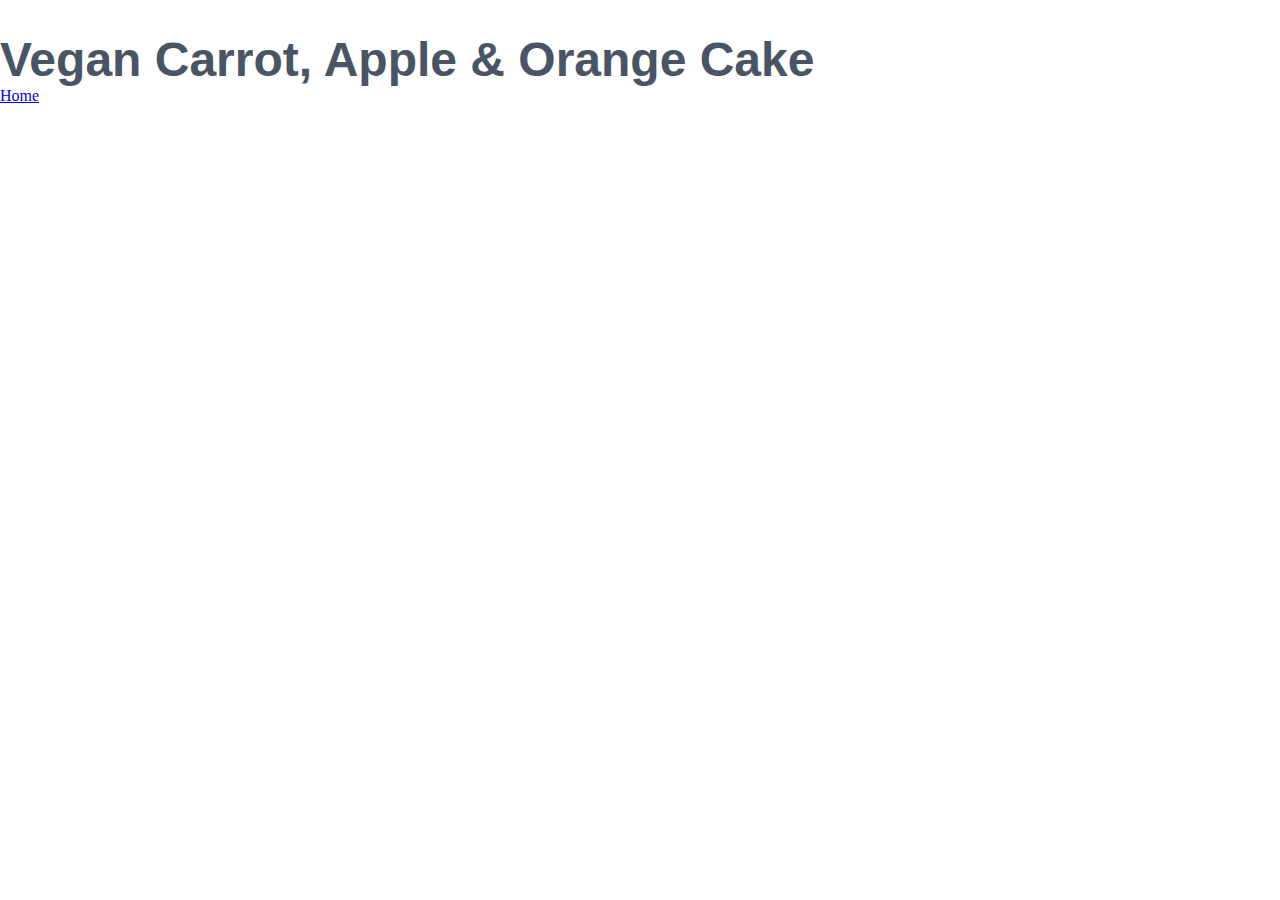
==== recipes/carrot-cake.html @ af34645a "Recipe page & Styling" ====
<!DOCTYPE html>
<html lang="en">
	<head>
		<meta charset="UTF-8" />
		<meta http-equiv="X-UA-Compatible" content="IE=edge" />
		<meta name="viewport" content="width=device-width, initial-scale=1.0" />
		<title>Vegan Carrot, Apple & Orange Cake</title>
		<link rel="stylesheet" href="/css/style.css" />
	</head>
	<body>
		<h1>Vegan Carrot, Apple & Orange Cake</h1>
		<a href="/index.html">Home</a>
	</body>
</html>
---- css/style.css ----
:root {
	--light-text: #fff;
	--dark-text: #495464;
	--accent-one: #ffe69a;
	--accent-two: #d35d6e;
}

html,
body {
	font-family: "Dosis", sans-serif;
	font-family: "Noto Serif", serif;
	margin: 0;
}

/* Homepage */

.hero-section {
	background-image: linear-gradient(rgba(0, 0, 0, 0.6), rgba(0, 0, 0, 0.6)),
		url("../images/hero.webp");
	background-position: center;
	background-repeat: no-repeat;
	background-size: cover;
	width: 100%;
	height: 100vh;
	position: relative;
	display: flex;
	flex-direction: column;
	justify-content: center;
	align-items: center;
}

.hero-section > h1 {
	margin: 0;
	font-family: "Dosis", sans-serif;
	font-size: 120px;
	font-weight: 700;
	color: var(--light-text);
	margin: 0 0 24px 0;
}

.hero-section > h3,
li {
	font-family: "Noto Serif", serif;
}

.hero-section > h3 {
	font-size: 32px;
	color: var(--accent-one);
	margin: 0 0 48px 0;
}

.hero-section > ul {
	list-style-type: none;
	text-align: center;
	margin: 0;
}

ul > li {
	padding: 0 0 16px 0;
}

ul > li > a {
	font-size: 24px;
	color: var(--light-text);
	text-decoration: none;
}

ul > li > a:hover {
	padding: 6px 12px;
	border-bottom: 3px solid var(--accent-two);
	cursor: pointer;
}

/* Recipe pages */

.recipe-container {
	max-width: 80%;
	margin: 5% auto;
}

h1,
h2,
p,
li {
	color: var(--dark-text);
}

h1,
h2 {
	font-family: "Dosis", sans-serif;
}

h1 {
	font-size: 48px;
	margin-bottom: 0;
}

.author {
	font-style: italic;
}

img {
	max-width: 100%;
	width: 60%;
	height: auto;
}

h2 {
	font-size: 32px;
}

p,
li {
	font-family: "Noto Serif", serif;
	font-size: 20px;
}

p {
	max-width: 75ch;
	line-height: 175%;
}

.home {
	font-family: "Dosis", sans-serif;
	font-size: 20px;
	font-weight: 700;
	color: var(--accent-two);
	text-decoration: none;
	display: inline-block;
	margin-top: 20px;
}

.home:hover {
	text-decoration: underline;
	cursor: pointer;
}
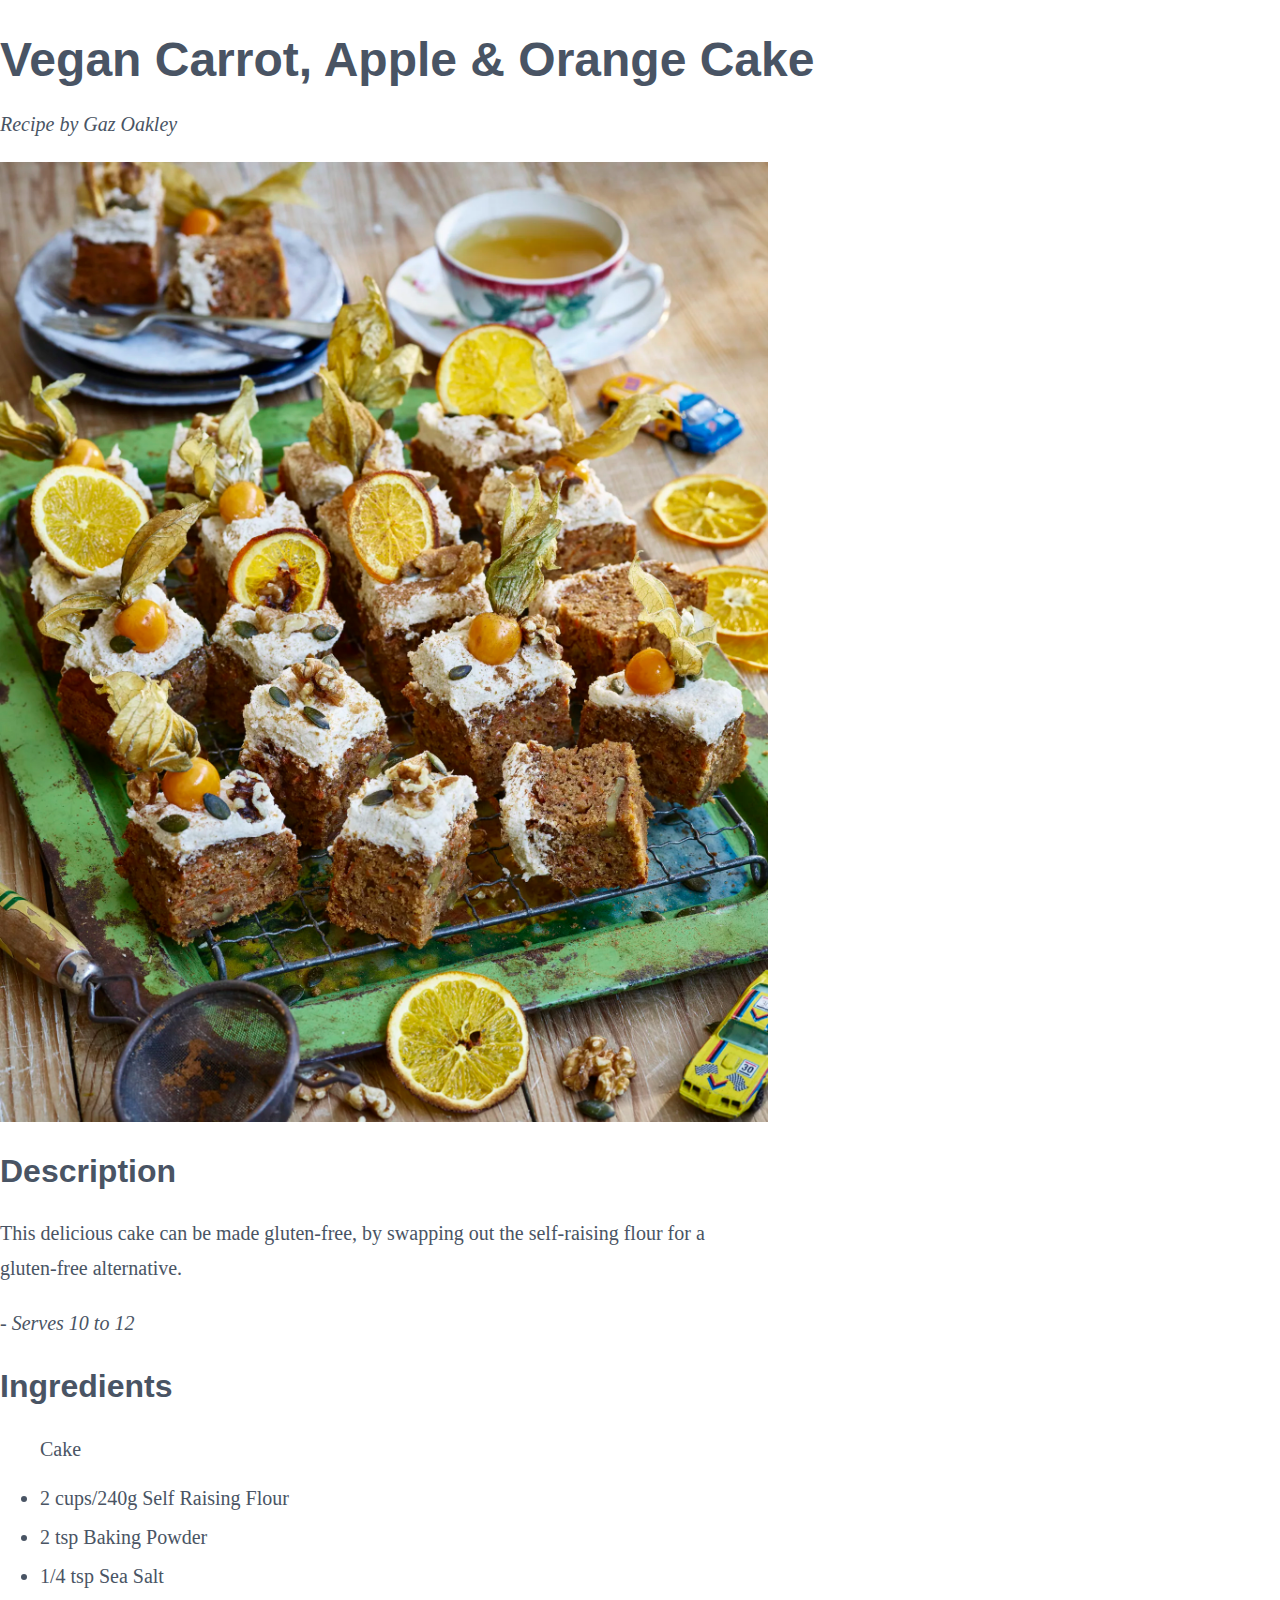
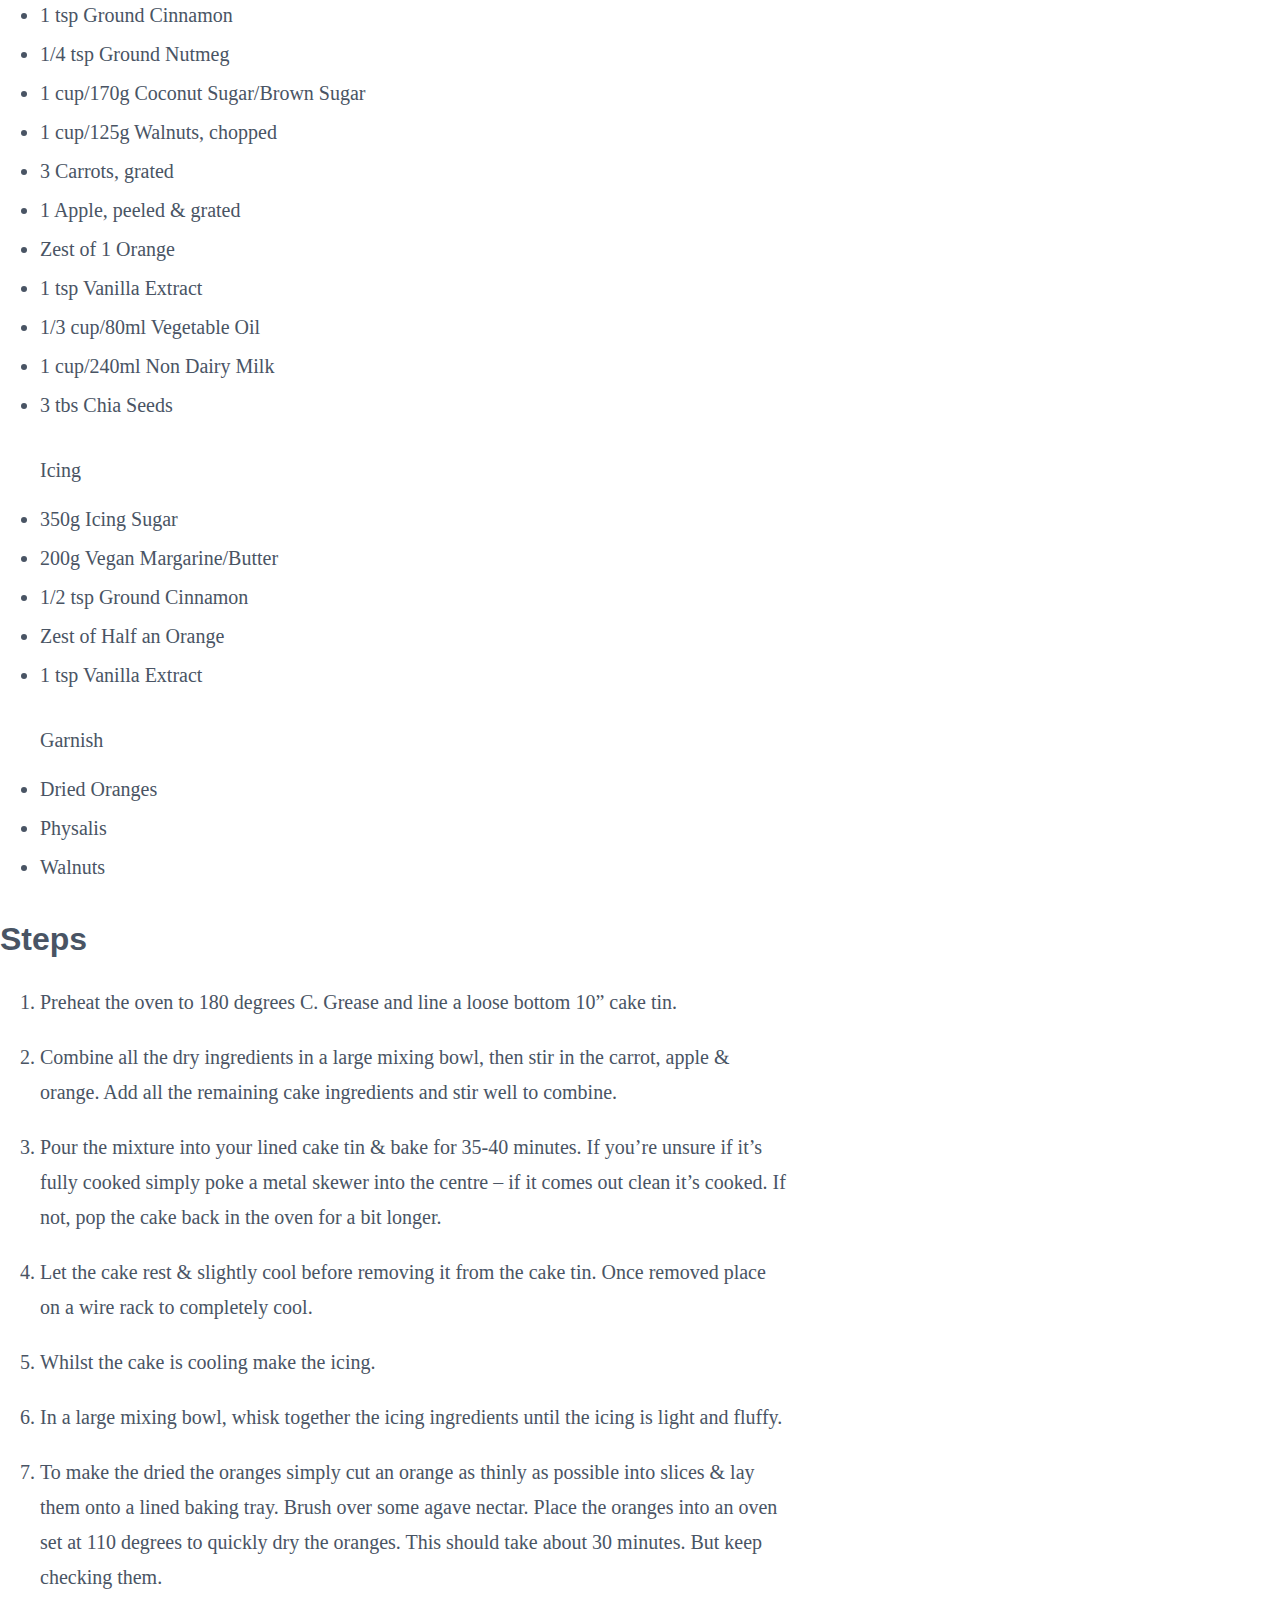
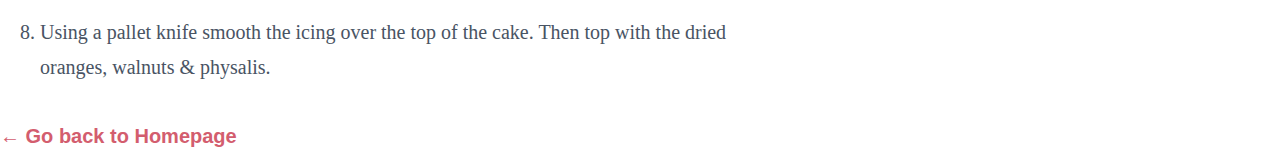
==== commit 844f76f2: "Update carrot-cake.html" ====
--- a/recipes/carrot-cake.html
+++ b/recipes/carrot-cake.html
@@ -5,10 +5,107 @@
 		<meta http-equiv="X-UA-Compatible" content="IE=edge" />
 		<meta name="viewport" content="width=device-width, initial-scale=1.0" />
 		<title>Vegan Carrot, Apple & Orange Cake</title>
-		<link rel="stylesheet" href="/css/style.css" />
+		<link rel="stylesheet" href="../css/style.css" />
 	</head>
 	<body>
 		<h1>Vegan Carrot, Apple & Orange Cake</h1>
-		<a href="/index.html">Home</a>
+		<p class="author">Recipe by Gaz Oakley</p>
+
+		<img src="../images/carrot-cake.webp" alt="" />
+
+		<h2>Description</h2>
+		<p>
+			This delicious cake can be made gluten-free, by swapping out the
+			self-raising flour for a gluten-free alternative.
+		</p>
+		<p class="quantity">- Serves 10 to 12</p>
+
+		<h2>Ingredients</h2>
+		<ul>
+			<p>Cake</p>
+			<li>2 cups/240g Self Raising Flour</li>
+			<li>2 tsp Baking Powder</li>
+			<li>1/4 tsp Sea Salt</li>
+			<li>1 tsp Ground Cinnamon</li>
+			<li>1/4 tsp Ground Nutmeg</li>
+			<li>1 cup/170g Coconut Sugar/Brown Sugar</li>
+			<li>1 cup/125g Walnuts, chopped</li>
+			<li>3 Carrots, grated</li>
+			<li>1 Apple, peeled & grated</li>
+			<li>Zest of 1 Orange</li>
+			<li>1 tsp Vanilla Extract</li>
+			<li>1/3 cup/80ml Vegetable Oil</li>
+			<li>1 cup/240ml Non Dairy Milk</li>
+			<li>3 tbs Chia Seeds</li>
+
+			<p>Icing</p>
+			<li>350g Icing Sugar</li>
+			<li>200g Vegan Margarine/Butter</li>
+			<li>1/2 tsp Ground Cinnamon</li>
+			<li>Zest of Half an Orange</li>
+			<li>1 tsp Vanilla Extract</li>
+
+			<p>Garnish</p>
+			<li>Dried Oranges</li>
+			<li>Physalis</li>
+			<li>Walnuts</li>
+		</ul>
+
+		<h2>Steps</h2>
+		<ol>
+			<li>
+				<p>
+					Preheat the oven to 180 degrees C. Grease and line a loose bottom 10”
+					cake tin.
+				</p>
+			</li>
+			<li>
+				<p>
+					Combine all the dry ingredients in a large mixing bowl, then stir in
+					the carrot, apple & orange. Add all the remaining cake ingredients and
+					stir well to combine.
+				</p>
+			</li>
+			<li>
+				<p>
+					Pour the mixture into your lined cake tin & bake for 35-40 minutes. If
+					you’re unsure if it’s fully cooked simply poke a metal skewer into the
+					centre – if it comes out clean it’s cooked. If not, pop the cake back
+					in the oven for a bit longer.
+				</p>
+			</li>
+			<li>
+				<p>
+					Let the cake rest & slightly cool before removing it from the cake
+					tin. Once removed place on a wire rack to completely cool.
+				</p>
+			</li>
+			<li>
+				<p>Whilst the cake is cooling make the icing.</p>
+			</li>
+			<li>
+				<p>
+					In a large mixing bowl, whisk together the icing ingredients until the
+					icing is light and fluffy.
+				</p>
+			</li>
+			<li>
+				<p>
+					To make the dried the oranges simply cut an orange as thinly as
+					possible into slices & lay them onto a lined baking tray. Brush over
+					some agave nectar. Place the oranges into an oven set at 110 degrees
+					to quickly dry the oranges. This should take about 30 minutes. But
+					keep checking them.
+				</p>
+			</li>
+			<li>
+				<p>
+					Using a pallet knife smooth the icing over the top of the cake. Then
+					top with the dried oranges, walnuts & physalis.
+				</p>
+			</li>
+		</ol>
+
+		<a class="home" href="../index.html">&larr; Go back to Homepage</a>
 	</body>
 </html>
--- a/css/style.css
+++ b/css/style.css
@@ -95,7 +95,9 @@
 	margin-bottom: 0;
 }
 
-.author {
+.author,
+.quantity,
+.variations {
 	font-style: italic;
 }
 
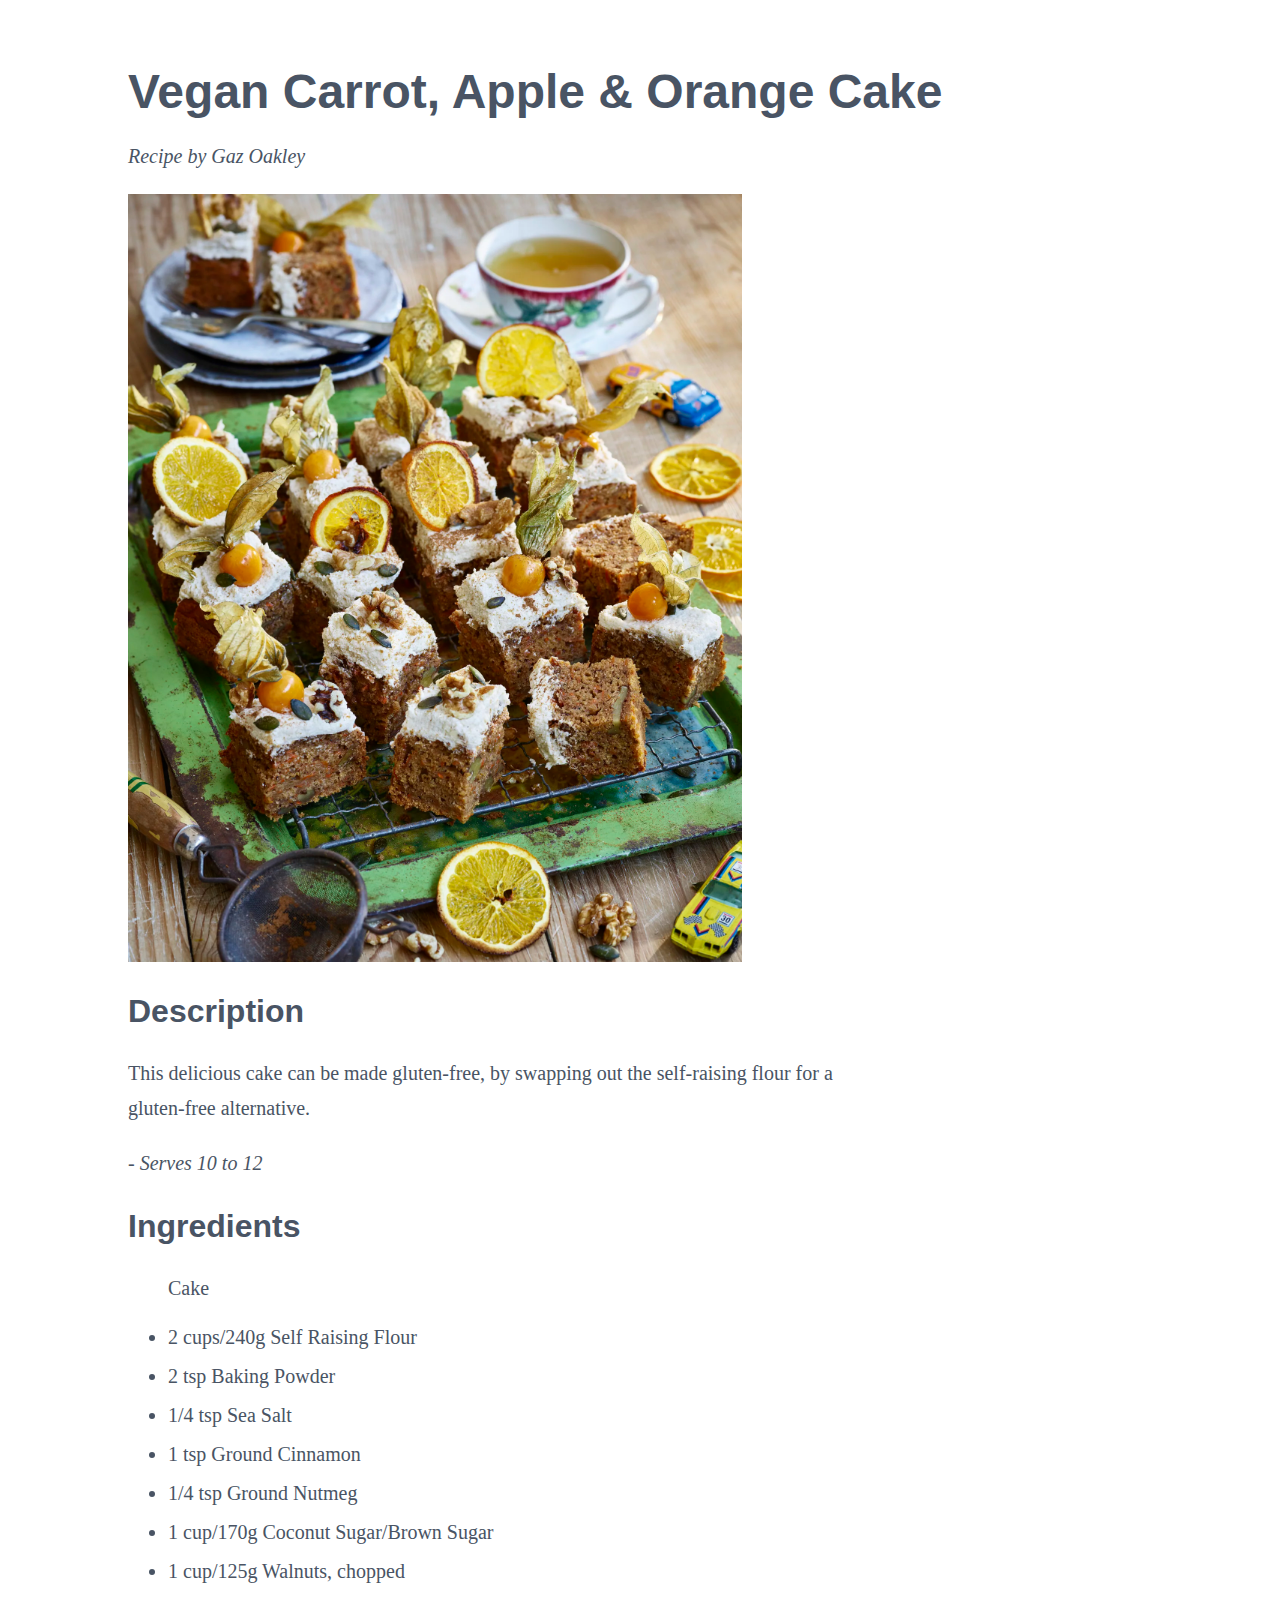
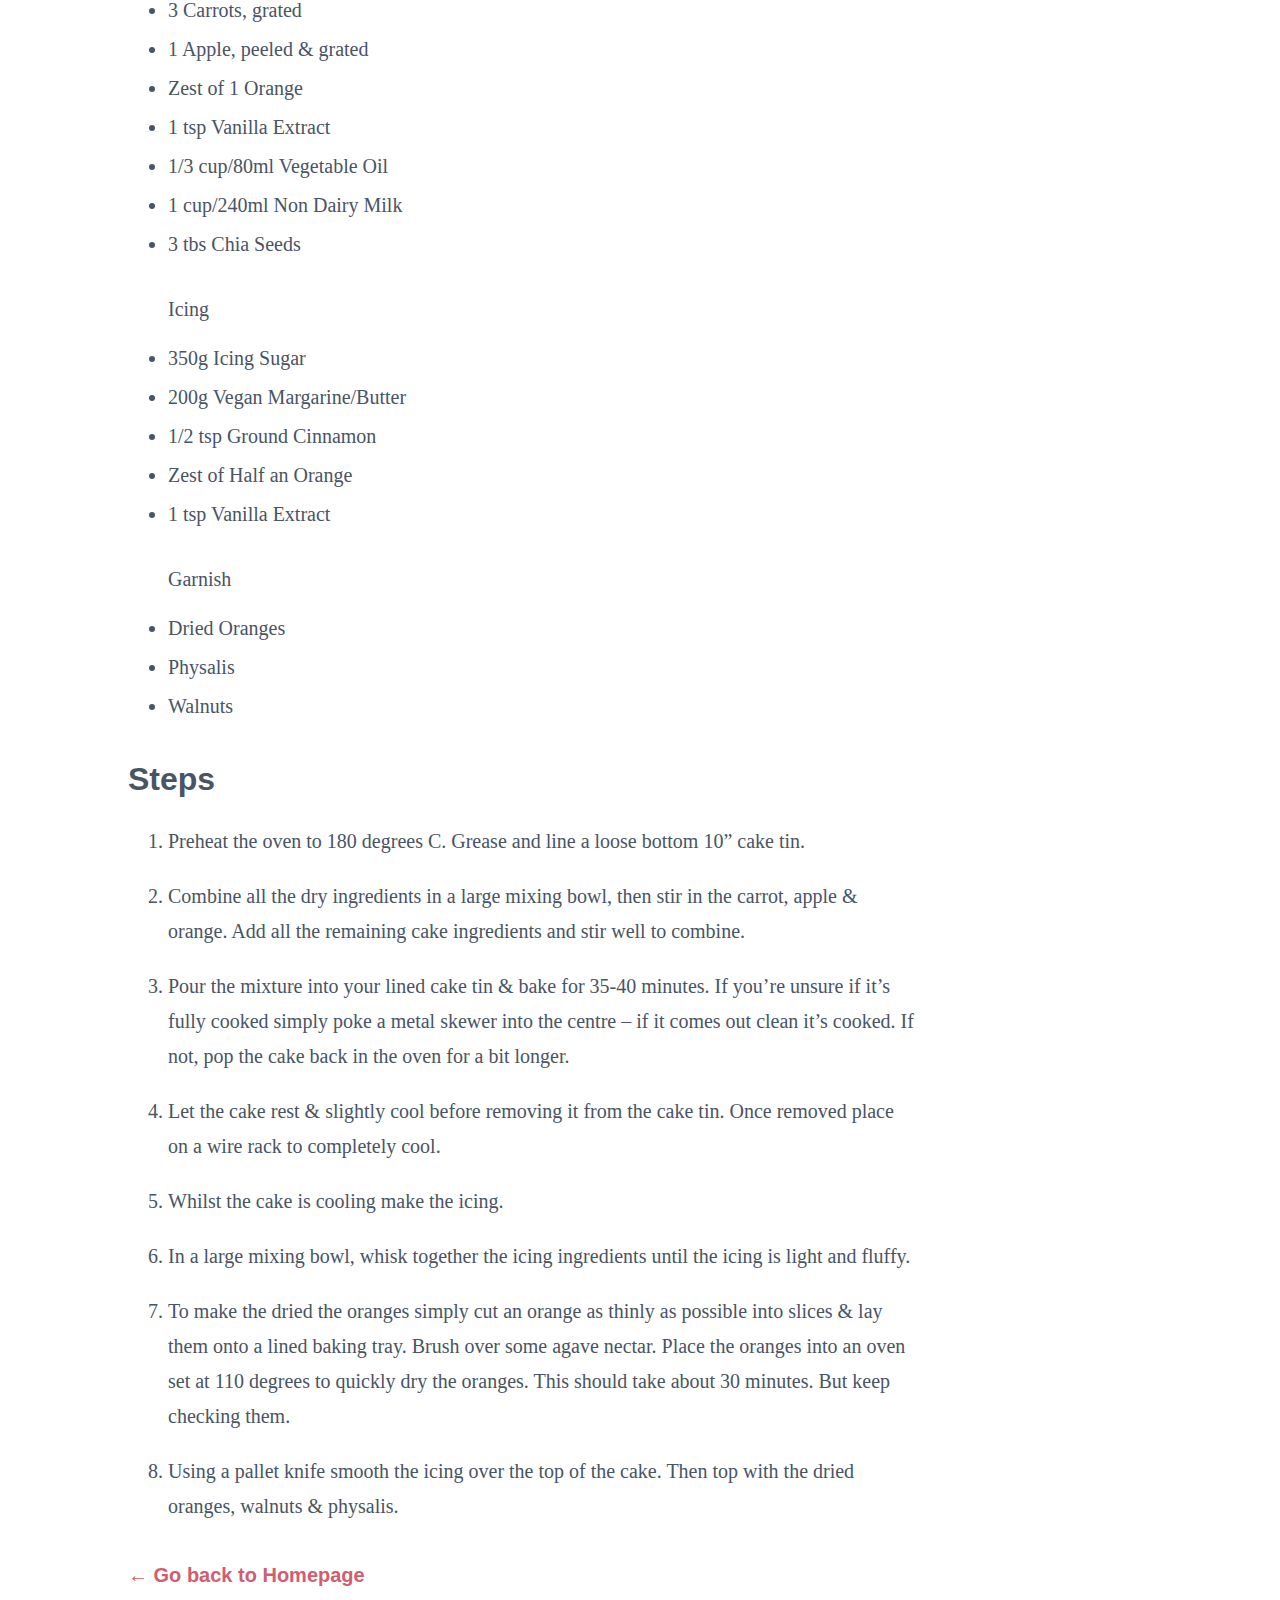
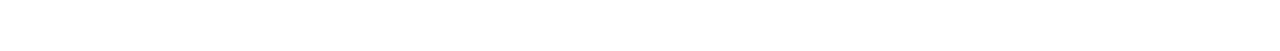
==== commit 43f636d4: "Update carrot-cake.html" ====
--- a/recipes/carrot-cake.html
+++ b/recipes/carrot-cake.html
@@ -8,104 +8,106 @@
 		<link rel="stylesheet" href="../css/style.css" />
 	</head>
 	<body>
-		<h1>Vegan Carrot, Apple & Orange Cake</h1>
-		<p class="author">Recipe by Gaz Oakley</p>
+		<div class="recipe-container">
+			<h1>Vegan Carrot, Apple & Orange Cake</h1>
+			<p class="author">Recipe by Gaz Oakley</p>
 
-		<img src="../images/carrot-cake.webp" alt="" />
+			<img src="../images/carrot-cake.webp" alt="" />
 
-		<h2>Description</h2>
-		<p>
-			This delicious cake can be made gluten-free, by swapping out the
-			self-raising flour for a gluten-free alternative.
-		</p>
-		<p class="quantity">- Serves 10 to 12</p>
+			<h2>Description</h2>
+			<p>
+				This delicious cake can be made gluten-free, by swapping out the
+				self-raising flour for a gluten-free alternative.
+			</p>
+			<p class="quantity">- Serves 10 to 12</p>
 
-		<h2>Ingredients</h2>
-		<ul>
-			<p>Cake</p>
-			<li>2 cups/240g Self Raising Flour</li>
-			<li>2 tsp Baking Powder</li>
-			<li>1/4 tsp Sea Salt</li>
-			<li>1 tsp Ground Cinnamon</li>
-			<li>1/4 tsp Ground Nutmeg</li>
-			<li>1 cup/170g Coconut Sugar/Brown Sugar</li>
-			<li>1 cup/125g Walnuts, chopped</li>
-			<li>3 Carrots, grated</li>
-			<li>1 Apple, peeled & grated</li>
-			<li>Zest of 1 Orange</li>
-			<li>1 tsp Vanilla Extract</li>
-			<li>1/3 cup/80ml Vegetable Oil</li>
-			<li>1 cup/240ml Non Dairy Milk</li>
-			<li>3 tbs Chia Seeds</li>
+			<h2>Ingredients</h2>
+			<ul>
+				<p>Cake</p>
+				<li>2 cups/240g Self Raising Flour</li>
+				<li>2 tsp Baking Powder</li>
+				<li>1/4 tsp Sea Salt</li>
+				<li>1 tsp Ground Cinnamon</li>
+				<li>1/4 tsp Ground Nutmeg</li>
+				<li>1 cup/170g Coconut Sugar/Brown Sugar</li>
+				<li>1 cup/125g Walnuts, chopped</li>
+				<li>3 Carrots, grated</li>
+				<li>1 Apple, peeled & grated</li>
+				<li>Zest of 1 Orange</li>
+				<li>1 tsp Vanilla Extract</li>
+				<li>1/3 cup/80ml Vegetable Oil</li>
+				<li>1 cup/240ml Non Dairy Milk</li>
+				<li>3 tbs Chia Seeds</li>
 
-			<p>Icing</p>
-			<li>350g Icing Sugar</li>
-			<li>200g Vegan Margarine/Butter</li>
-			<li>1/2 tsp Ground Cinnamon</li>
-			<li>Zest of Half an Orange</li>
-			<li>1 tsp Vanilla Extract</li>
+				<p>Icing</p>
+				<li>350g Icing Sugar</li>
+				<li>200g Vegan Margarine/Butter</li>
+				<li>1/2 tsp Ground Cinnamon</li>
+				<li>Zest of Half an Orange</li>
+				<li>1 tsp Vanilla Extract</li>
 
-			<p>Garnish</p>
-			<li>Dried Oranges</li>
-			<li>Physalis</li>
-			<li>Walnuts</li>
-		</ul>
+				<p>Garnish</p>
+				<li>Dried Oranges</li>
+				<li>Physalis</li>
+				<li>Walnuts</li>
+			</ul>
 
-		<h2>Steps</h2>
-		<ol>
-			<li>
-				<p>
-					Preheat the oven to 180 degrees C. Grease and line a loose bottom 10”
-					cake tin.
-				</p>
-			</li>
-			<li>
-				<p>
-					Combine all the dry ingredients in a large mixing bowl, then stir in
-					the carrot, apple & orange. Add all the remaining cake ingredients and
-					stir well to combine.
-				</p>
-			</li>
-			<li>
-				<p>
-					Pour the mixture into your lined cake tin & bake for 35-40 minutes. If
-					you’re unsure if it’s fully cooked simply poke a metal skewer into the
-					centre – if it comes out clean it’s cooked. If not, pop the cake back
-					in the oven for a bit longer.
-				</p>
-			</li>
-			<li>
-				<p>
-					Let the cake rest & slightly cool before removing it from the cake
-					tin. Once removed place on a wire rack to completely cool.
-				</p>
-			</li>
-			<li>
-				<p>Whilst the cake is cooling make the icing.</p>
-			</li>
-			<li>
-				<p>
-					In a large mixing bowl, whisk together the icing ingredients until the
-					icing is light and fluffy.
-				</p>
-			</li>
-			<li>
-				<p>
-					To make the dried the oranges simply cut an orange as thinly as
-					possible into slices & lay them onto a lined baking tray. Brush over
-					some agave nectar. Place the oranges into an oven set at 110 degrees
-					to quickly dry the oranges. This should take about 30 minutes. But
-					keep checking them.
-				</p>
-			</li>
-			<li>
-				<p>
-					Using a pallet knife smooth the icing over the top of the cake. Then
-					top with the dried oranges, walnuts & physalis.
-				</p>
-			</li>
-		</ol>
+			<h2>Steps</h2>
+			<ol>
+				<li>
+					<p>
+						Preheat the oven to 180 degrees C. Grease and line a loose bottom
+						10” cake tin.
+					</p>
+				</li>
+				<li>
+					<p>
+						Combine all the dry ingredients in a large mixing bowl, then stir in
+						the carrot, apple & orange. Add all the remaining cake ingredients
+						and stir well to combine.
+					</p>
+				</li>
+				<li>
+					<p>
+						Pour the mixture into your lined cake tin & bake for 35-40 minutes.
+						If you’re unsure if it’s fully cooked simply poke a metal skewer
+						into the centre – if it comes out clean it’s cooked. If not, pop the
+						cake back in the oven for a bit longer.
+					</p>
+				</li>
+				<li>
+					<p>
+						Let the cake rest & slightly cool before removing it from the cake
+						tin. Once removed place on a wire rack to completely cool.
+					</p>
+				</li>
+				<li>
+					<p>Whilst the cake is cooling make the icing.</p>
+				</li>
+				<li>
+					<p>
+						In a large mixing bowl, whisk together the icing ingredients until
+						the icing is light and fluffy.
+					</p>
+				</li>
+				<li>
+					<p>
+						To make the dried the oranges simply cut an orange as thinly as
+						possible into slices & lay them onto a lined baking tray. Brush over
+						some agave nectar. Place the oranges into an oven set at 110 degrees
+						to quickly dry the oranges. This should take about 30 minutes. But
+						keep checking them.
+					</p>
+				</li>
+				<li>
+					<p>
+						Using a pallet knife smooth the icing over the top of the cake. Then
+						top with the dried oranges, walnuts & physalis.
+					</p>
+				</li>
+			</ol>
 
-		<a class="home" href="../index.html">&larr; Go back to Homepage</a>
+			<a class="home" href="../index.html">&larr; Go back to Homepage</a>
+		</div>
 	</body>
 </html>
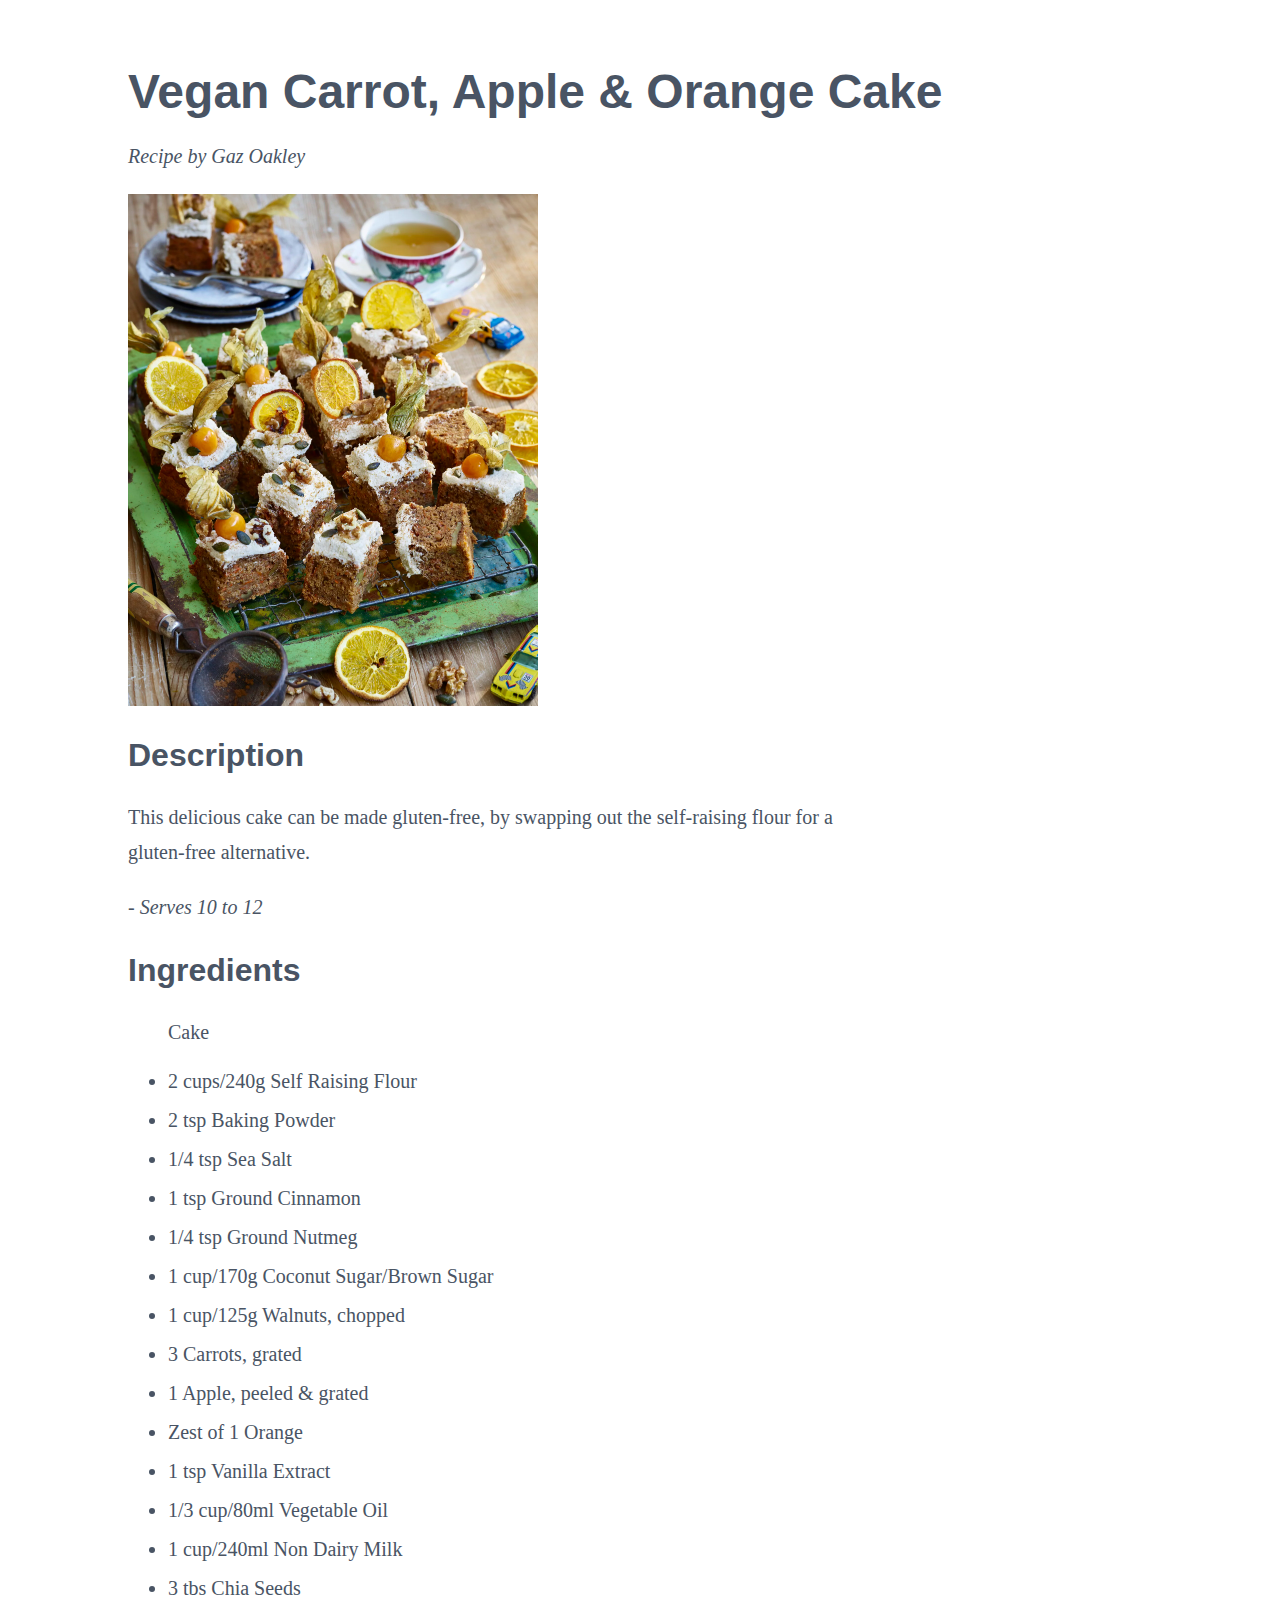
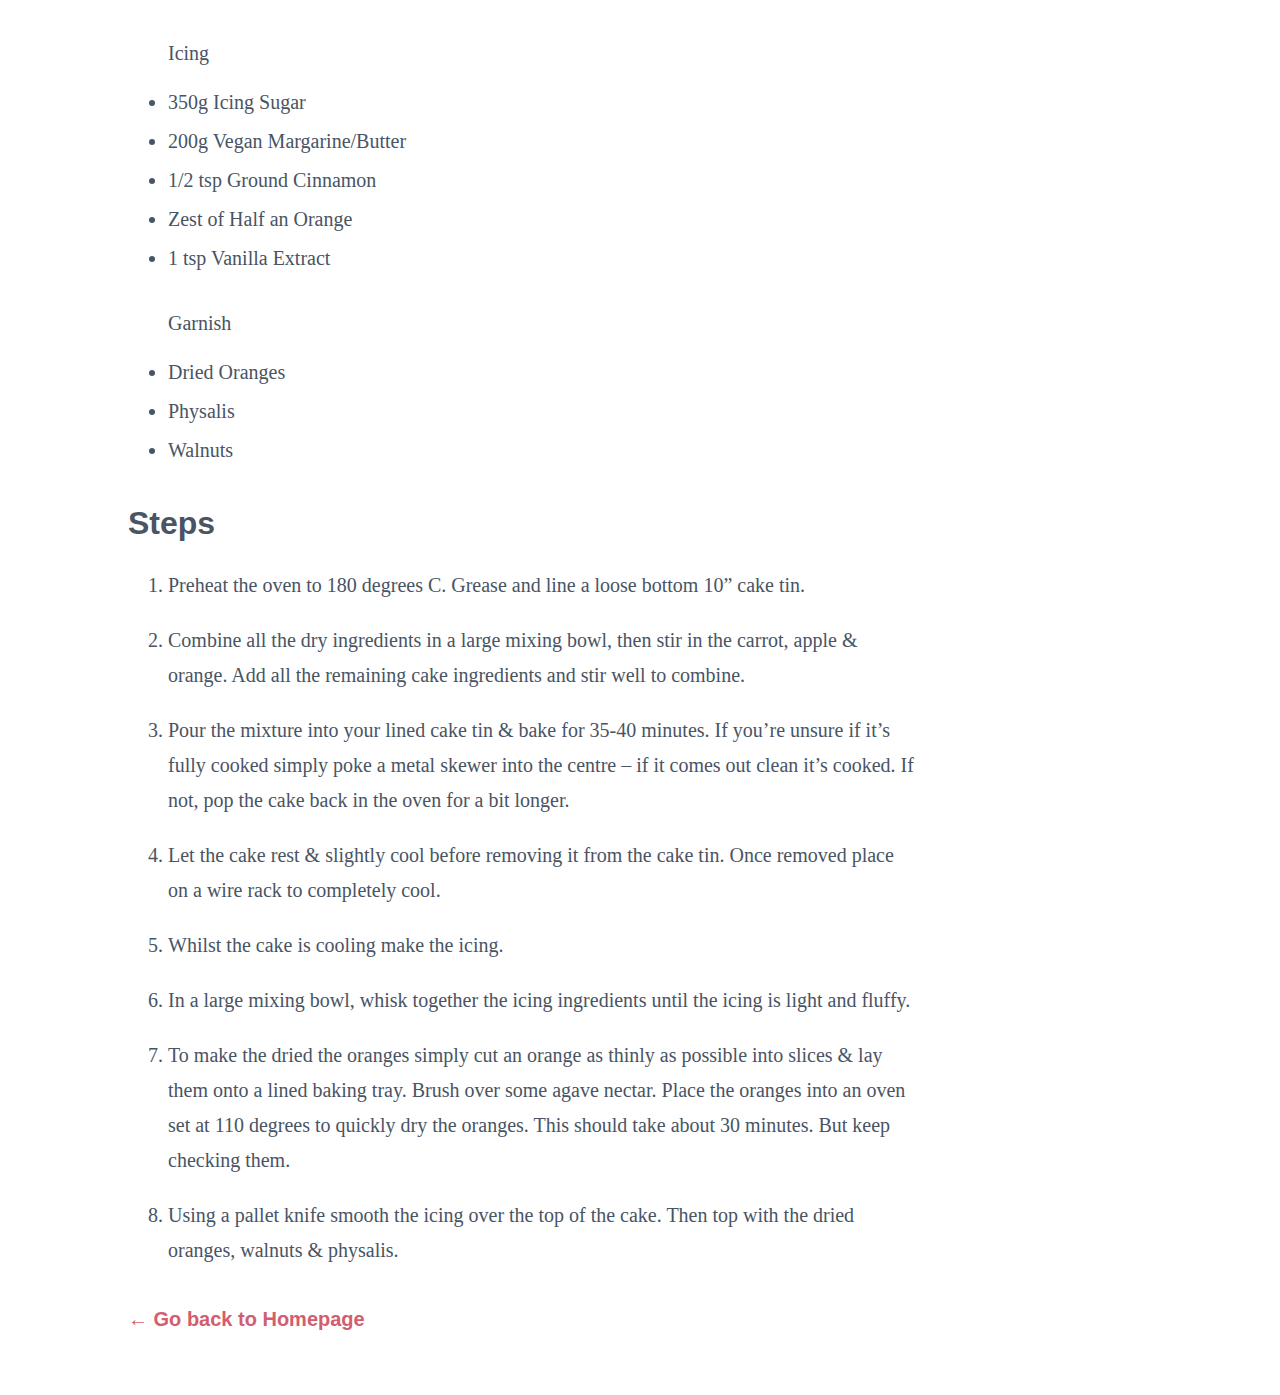
==== commit 94404d1b: "Bug Fix" ====
--- a/recipes/carrot-cake.html
+++ b/recipes/carrot-cake.html
@@ -12,7 +12,7 @@
 			<h1>Vegan Carrot, Apple & Orange Cake</h1>
 			<p class="author">Recipe by Gaz Oakley</p>
 
-			<img src="../images/carrot-cake.webp" alt="" />
+			<img class="cake-image" src="../images/carrot-cake.webp" alt="" />
 
 			<h2>Description</h2>
 			<p>
--- a/css/style.css
+++ b/css/style.css
@@ -101,10 +101,23 @@
 	font-style: italic;
 }
 
-img {
+.roti-image,
+.curry-image,
+.cake-image {
 	max-width: 100%;
+	height: auto;
+}
+
+.roti-image {
 	width: 60%;
-	height: auto;
+}
+
+.curry-image {
+	width: 35%;
+}
+
+.cake-image {
+	width: 40%;
 }
 
 h2 {
